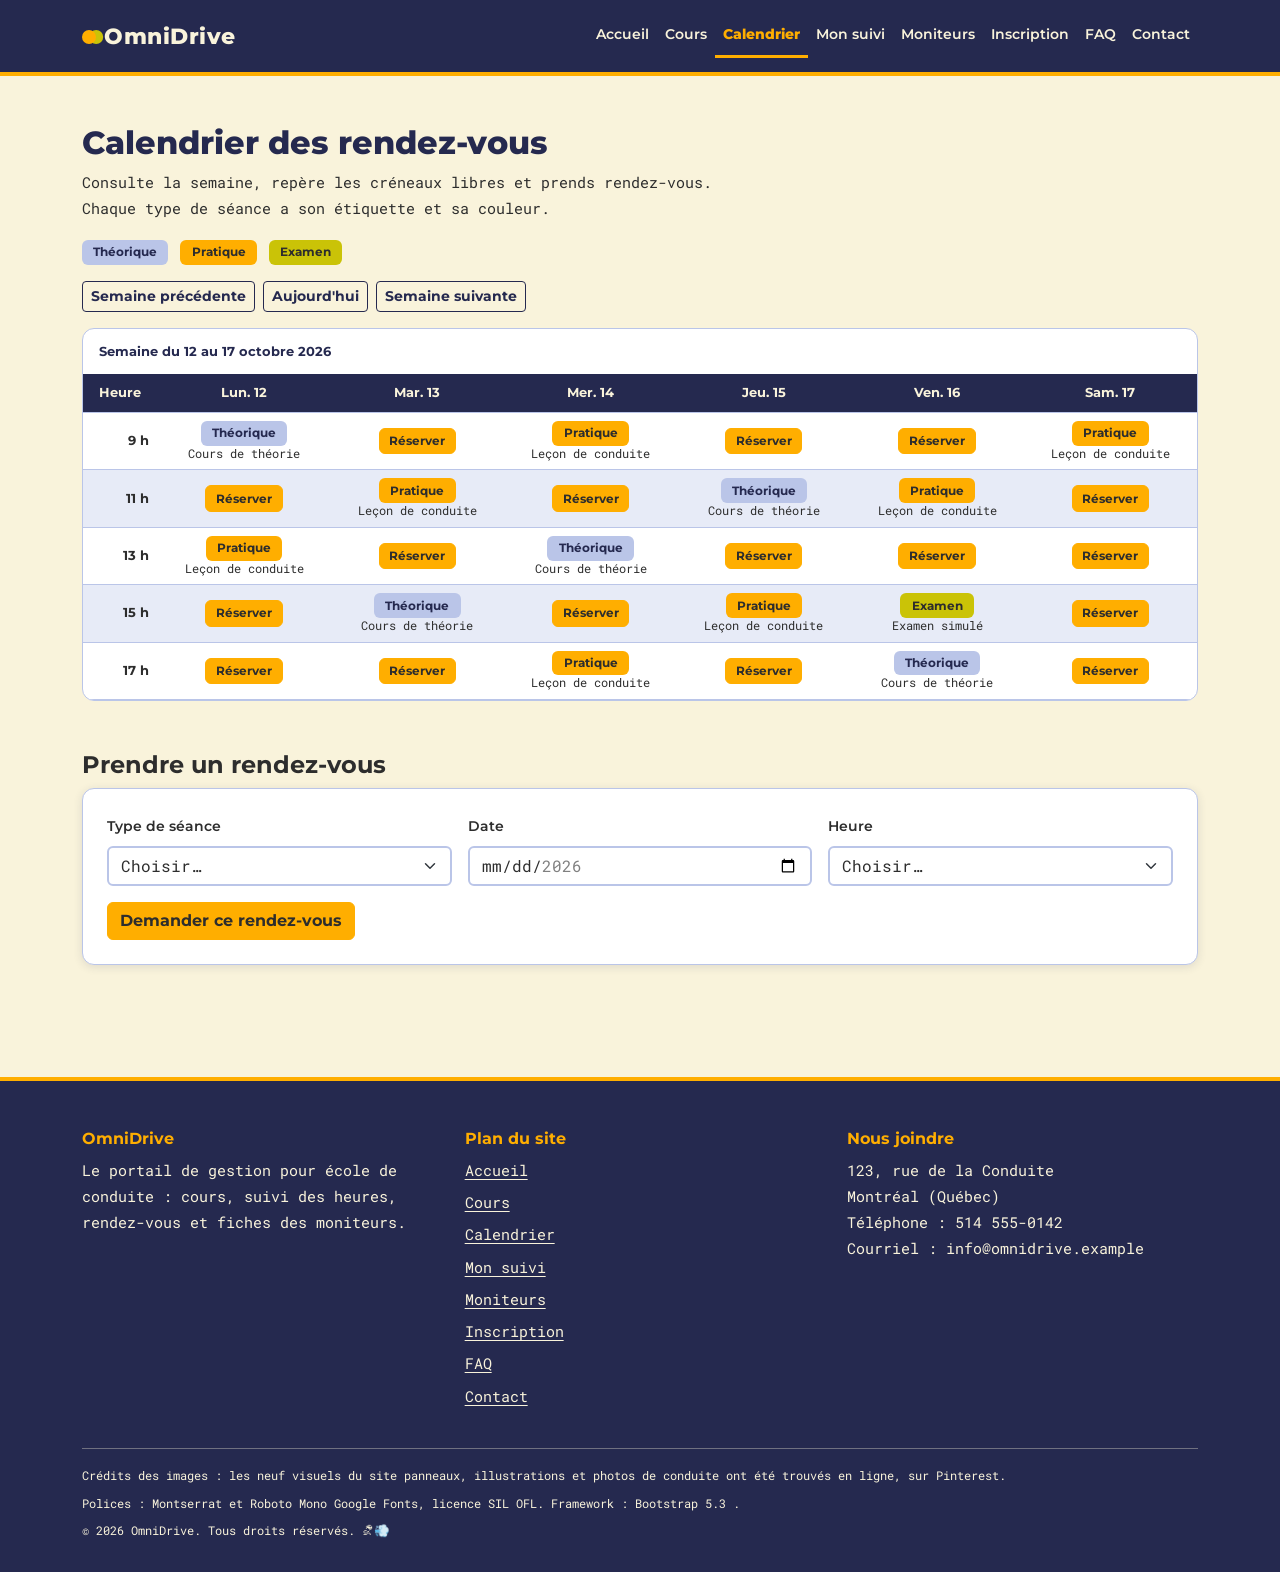
==== calendrier.html @ ca64cf56 "fix: bootstrap carrousel" ====
<!DOCTYPE html>
<html lang="fr">
<head>
    <meta charset="UTF-8">
    <meta name="viewport" content="width=device-width, initial-scale=1">
    <title>Calendrier  OmniDrive</title>
    <meta name="description" content="Le calendrier hebdomadaire des cours et des leçons d'OmniDrive, avec les créneaux libres à réserver.">
    <link rel="icon" href="images/favicon.svg" type="image/svg+xml">
    <link rel="preconnect" href="https://fonts.googleapis.com">
    <link rel="preconnect" href="https://fonts.gstatic.com" crossorigin>
    <link rel="stylesheet" href="https://fonts.googleapis.com/css2?family=Montserrat:wght@600;700;800&amp;family=Roboto+Mono:wght@400;700&amp;display=swap">

    
    <link rel="stylesheet" href="vendor/bootstrap.min.css">
    
    <link rel="stylesheet" href="css/style.css">
</head>
<body>

<a class="lien-evitement" href="#contenu">Aller au contenu</a>

<header>
    <nav class="navbar navbar-expand-lg navbar-principale" aria-label="Navigation principale">
        <div class="container">
            <a class="navbar-brand" href="index.html"><span class="marque-pastille" aria-hidden="true"></span>OmniDrive</a>
            <button class="navbar-toggler" type="button" data-bs-toggle="collapse"
                    data-bs-target="#menu" aria-controls="menu"
                    aria-expanded="false" aria-label="Ouvrir le menu">
                <span class="navbar-toggler-icon"></span>
            </button>
            <div class="collapse navbar-collapse" id="menu">
                <ul class="navbar-nav ms-auto">
                    <li class="nav-item">
                        <a class="nav-link" href="index.html">Accueil</a>
                    </li>
                    <li class="nav-item">
                        <a class="nav-link" href="cours.html">Cours</a>
                    </li>
                    <li class="nav-item">
                        <a class="nav-link active" aria-current="page" href="calendrier.html">Calendrier</a>
                    </li>
                    <li class="nav-item">
                        <a class="nav-link" href="suivi.html">Mon suivi</a>
                    </li>
                    <li class="nav-item">
                        <a class="nav-link" href="moniteurs.html">Moniteurs</a>
                    </li>
                    <li class="nav-item">
                        <a class="nav-link" href="inscription.html">Inscription</a>
                    </li>
                    <li class="nav-item">
                        <a class="nav-link" href="faq.html">FAQ</a>
                    </li>
                    <li class="nav-item">
                        <a class="nav-link" href="contact.html">Contact</a>
                    </li>
                </ul>
            </div>
        </div>
    </nav>
</header>

<main id="contenu" class="container py-5">

    <h1>Calendrier des rendez-vous</h1>
    <p>Consulte la semaine, repère les créneaux libres et prends rendez-vous. Chaque type de séance a son étiquette et sa couleur.</p>

    <h2 class="visually-hidden">Légende et navigation</h2>
    <ul class="legende-calendrier">
        <li><span class="badge badge-type badge-theorique">Théorique</span></li>
        <li><span class="badge badge-type badge-pratique">Pratique</span></li>
        <li><span class="badge badge-type badge-examen">Examen</span></li>
    </ul>

    
    <p class="d-flex flex-wrap gap-2">
        <button type="button" class="btn btn-contour btn-sm">Semaine précédente</button>
        <button type="button" class="btn btn-contour btn-sm">Aujourd'hui</button>
        <button type="button" class="btn btn-contour btn-sm">Semaine suivante</button>
    </p>

    
    <div class="table-responsive zone-tableau mb-5" tabindex="0" role="region" aria-label="Calendrier de la semaine (défilement horizontal possible sur téléphone)">
        <table class="table tableau-calendrier align-middle">
            <caption>Semaine du 12 au 17 octobre 2026</caption>
            <thead>
                <tr>
                    <th scope="col">Heure</th>
                    <th scope="col">Lun. 12</th><th scope="col">Mar. 13</th><th scope="col">Mer. 14</th><th scope="col">Jeu. 15</th><th scope="col">Ven. 16</th><th scope="col">Sam. 17</th>
                </tr>
            </thead>
            <tbody>
                    <tr>
                        <th scope="row">9 h</th>
                        <td>
                            <span class="badge badge-type badge-theorique">Théorique</span>
                            <span class="creneau-pris">Cours de théorie</span></td>
                        <td>
                            <button type="button" class="btn btn-primary" aria-label="Réserver le mardi 13 octobre à 9 h">Réserver</button>
                        </td>
                        <td>
                            <span class="badge badge-type badge-pratique">Pratique</span>
                            <span class="creneau-pris">Leçon de conduite</span>
                        </td>
                        <td>
                            <button type="button" class="btn btn-primary" aria-label="Réserver le jeudi 15 octobre à 9 h">Réserver</button>
                        </td>
                        <td>
                            <button type="button" class="btn btn-primary" aria-label="Réserver le vendredi 16 octobre à 9 h">Réserver</button>
                        </td>
                        <td>
                            <span class="badge badge-type badge-pratique">Pratique</span>
                            <span class="creneau-pris">Leçon de conduite</span></td>
                    </tr>
                    <tr>
                        <th scope="row">11 h</th>
                        <td>
                            <button type="button" class="btn btn-primary" aria-label="Réserver le lundi 12 octobre à 11 h">Réserver</button>
                        </td>
                        <td>
                            <span class="badge badge-type badge-pratique">Pratique</span><span class="creneau-pris">Leçon de conduite</span>
                        </td>
                        <td>
                            <button type="button" class="btn btn-primary" aria-label="Réserver le mercredi 14 octobre à 11 h">Réserver</button>
                        </td>
                        <td>
                            <span class="badge badge-type badge-theorique">Théorique</span>
                            <span class="creneau-pris">Cours de théorie</span>
                        </td>
                        <td>
                            <span class="badge badge-type badge-pratique">Pratique</span>
                            <span class="creneau-pris">Leçon de conduite</span>
                        </td>
                        <td>
                            <button type="button" class="btn btn-primary" aria-label="Réserver le samedi 17 octobre à 11 h">Réserver</button>
                        </td>
                    </tr>
                    <tr>
                        <th scope="row">13 h</th>
                        <td>
                            <span class="badge badge-type badge-pratique">Pratique</span>
                            <span class="creneau-pris">Leçon de conduite</span>
                        </td>
                        <td>
                            <button type="button" class="btn btn-primary" aria-label="Réserver le mardi 13 octobre à 13 h">Réserver</button>
                        </td>
                        <td>
                            <span class="badge badge-type badge-theorique">Théorique</span>
                            <span class="creneau-pris">Cours de théorie</span>
                        </td>
                        <td>
                            <button type="button" class="btn btn-primary" aria-label="Réserver le jeudi 15 octobre à 13 h">Réserver</button>
                        </td>
                        <td>
                            <button type="button" class="btn btn-primary" aria-label="Réserver le vendredi 16 octobre à 13 h">Réserver</button>
                        </td>
                        <td>
                            <button type="button" class="btn btn-primary" aria-label="Réserver le samedi 17 octobre à 13 h">Réserver</button>
                        </td>
                    </tr>
                    <tr>
                        <th scope="row">15 h</th>
                        <td>
                            <button type="button" class="btn btn-primary" aria-label="Réserver le lundi 12 octobre à 15 h">Réserver</button>
                        </td>
                        <td>
                            <span class="badge badge-type badge-theorique">Théorique</span>
                            <span class="creneau-pris">Cours de théorie</span>
                        </td>
                        <td>
                            <button type="button" class="btn btn-primary" aria-label="Réserver le mercredi 14 octobre à 15 h">Réserver</button>
                        </td>
                        <td>
                            <span class="badge badge-type badge-pratique">Pratique</span>
                            <span class="creneau-pris">Leçon de conduite</span>
                        </td>
                        <td>
                            <span class="badge badge-type badge-examen">Examen</span>
                            <span class="creneau-pris">Examen simulé</span>
                        </td>
                        <td>
                            <button type="button" class="btn btn-primary" aria-label="Réserver le samedi 17 octobre à 15 h">Réserver</button>
                        </td>
                    </tr>
                    <tr>
                        <th scope="row">17 h</th>
                        <td>
                            <button type="button" class="btn btn-primary" aria-label="Réserver le lundi 12 octobre à 17 h">Réserver</button>
                        </td>
                        <td>
                            <button type="button" class="btn btn-primary" aria-label="Réserver le mardi 13 octobre à 17 h">Réserver</button>
                        </td>
                        <td>
                            <span class="badge badge-type badge-pratique">Pratique</span>
                            <span class="creneau-pris">Leçon de conduite</span>
                        </td>
                        <td>
                            <button type="button" class="btn btn-primary" aria-label="Réserver le jeudi 15 octobre à 17 h">Réserver</button>
                        </td>
                        <td>
                            <span class="badge badge-type badge-theorique">Théorique</span>
                            <span class="creneau-pris">Cours de théorie</span>
                        </td>
                        <td>
                            <button type="button" class="btn btn-primary" aria-label="Réserver le samedi 17 octobre à 17 h">Réserver</button>
                        </td>
                    </tr>
            </tbody>
        </table>
    </div>

    <section aria-labelledby="titre-rdv">
        <h2 id="titre-rdv">Prendre un rendez-vous</h2>
        <form class="formulaire-rdv" action="merci.html" method="get">
            <div class="row g-3">
                <div class="col-12 col-md-4">
                    <label for="rdv-type" class="form-label">Type de séance</label>
                    <select id="rdv-type" name="type" class="form-select" required>
                        <option value="">Choisir…</option>
                        <option value="theorique">Cours théorique</option>
                        <option value="pratique">Leçon pratique</option>
                        <option value="examen">Examen</option>
                    </select>
                </div>
                <div class="col-12 col-md-4">
                    <label for="rdv-date" class="form-label">Date</label>
                    <input type="date" id="rdv-date" name="date" class="form-control" min="2026-10-12" max="2026-12-18" required>
                </div>
                <div class="col-12 col-md-4">
                    <label for="rdv-heure" class="form-label">Heure</label>
                    <select id="rdv-heure" name="heure" class="form-select" required>
                        <option value="">Choisir…</option>
                        <option value="9">9 h</option>
                        <option value="11">11 h</option>
                        <option value="13">13 h</option>
                        <option value="15">15 h</option>
                        <option value="17">17 h</option>
                    </select>
                </div>
            </div>
            <button type="submit" class="btn btn-primary mt-3">Demander ce rendez-vous</button>
        </form>
    </section>

</main>

<footer class="pied-de-page">
    <div class="container">
        <div class="pied-colonnes">
            <div>
                <h2>OmniDrive</h2>
                <p>Le portail de gestion pour école de conduite : cours, suivi des heures, rendez-vous et fiches des moniteurs.</p>
            </div>
            <div>
                <h2>Plan du site</h2>
                <ul>
                    <li><a href="index.html">Accueil</a></li>
                    <li><a href="cours.html">Cours</a></li>
                    <li><a href="calendrier.html">Calendrier</a></li>
                    <li><a href="suivi.html">Mon suivi</a></li>
                    <li><a href="moniteurs.html">Moniteurs</a></li>
                    <li><a href="inscription.html">Inscription</a></li>
                    <li><a href="faq.html">FAQ</a></li>
                    <li><a href="contact.html">Contact</a></li>
                </ul>
            </div>
            <div>
                <h2>Nous joindre</h2>
                <p>123, rue de la Conduite<br>Montréal (Québec)<br>Téléphone : 514 555-0142<br>Courriel : info@omnidrive.example</p>
            </div>
        </div>
        <div class="pied-credits">
            <p>Crédits des images : les neuf visuels du site panneaux, illustrations et photos de conduite ont été trouvés en ligne, sur Pinterest. </p>
            <p>Polices : Montserrat et Roboto Mono Google Fonts, licence SIL OFL. Framework : Bootstrap 5.3 .</p>
            <p>© 2026 OmniDrive. Tous droits réservés. ⛐💨</p>
        </div>
    </div>
</footer>

<script src="vendor/bootstrap.bundle.min.js"></script>
</body>
</html>
---- css/style.css ----
/* ====================
   1. VARIABLES ET BASE */


:root {
    /* Palette de la charte */
    --couleur-ambre: #ffae00;
    --couleur-ambre-fonce: #e09a00;
    --couleur-olive: #cac307;
    --couleur-lavande: #bac5e8;
    --couleur-creme: #f9f3db;
    --couleur-nuit: #25294f;
    --couleur-erreur: #b3261e;

    
    --fond: var(--couleur-creme);
    --surface: #ffffff;
    --texte: #2d2d2d;
    --texte-doux: #4d4a40;
    --lien: var(--couleur-nuit);
    --bordure: var(--couleur-lavande);
    --bandeau: var(--couleur-lavande);
    --bandeau-texte: var(--couleur-nuit);
    --entete-fond: var(--couleur-nuit);
    --entete-texte: var(--couleur-creme);
    --focus: var(--couleur-nuit);

    /* Polices de la charte */
    --police-titres: "Montserrat", "Segoe UI", Arial, sans-serif;
    --police-texte: "Roboto Mono", "Consolas", "Courier New", monospace;

    
    --rayon: 0.75rem;
    --ombre: 0 2px 10px rgba(37, 41, 79, 0.12);
    --ombre-forte: 0 10px 24px rgba(37, 41, 79, 0.22);
    color-scheme: light dark;
}

/* [T2]  une police pour les titres, une pour le texte */
body {
    font-family: var(--police-texte);
    font-size: 0.95rem;
    line-height: 1.7;
    color: var(--texte);
    background-color: var(--fond);
}

h1, h2, h3, h4,
.navbar-brand,
.nav-link,
.btn {
    font-family: var(--police-titres);
}

h1 {
    font-size: 2rem;
    font-weight: 800;
    line-height: 1.2;
    color: var(--lien);
}

h2 {
    font-size: 1.5rem;
    font-weight: 700;
    line-height: 1.3;
}

h3 {
    font-size: 1.15rem;
    font-weight: 700;
    line-height: 1.35;
}

p, li {
    max-width: 75ch;
}

.texte-doux {
    color: var(--texte-doux);
}

a {
    color: var(--lien);
    text-underline-offset: 0.2em;
}

a:hover {
    color: var(--lien);
    text-decoration-thickness: 2px;
}

.titre-section {
    margin-bottom: 1.5rem;
}

.section-bandeau {
    background-color: var(--bandeau);
    color: var(--bandeau-texte);
}

.section-bandeau h2,
.section-bandeau h3 {
    color: var(--bandeau-texte);
}


/* =========================
   2. ACCESSIBILITE ET FOCUS*/


:focus-visible {
    outline: 3px solid var(--focus);
    outline-offset: 3px;
}

.lien-evitement {
    position: absolute;
    left: 1rem;
    top: -4rem;
    z-index: 2000;
    padding: 0.5rem 1rem;
    background-color: var(--couleur-ambre);
    color: #2d2d2d;
    font-family: var(--police-titres);
    font-weight: 700;
    border-radius: 0 0 var(--rayon) var(--rayon);
}

.lien-evitement:focus-visible {
    top: 0;
}


/* ========================
   3. EN-TETE ET NAVIGATION */


.navbar-principale {
    --bs-navbar-padding-y: 0.75rem;
    --bs-navbar-color: var(--entete-texte);
    --bs-navbar-hover-color: var(--couleur-ambre);
    --bs-navbar-active-color: var(--couleur-ambre);
    --bs-navbar-brand-color: var(--entete-texte);
    --bs-navbar-brand-hover-color: var(--couleur-ambre);
    --bs-navbar-toggler-border-color: var(--couleur-creme);
    background-color: var(--entete-fond);
    border-bottom: 4px solid var(--couleur-ambre);
}

.navbar-principale .navbar-brand {
    font-weight: 800;
    font-size: 1.4rem;
    letter-spacing: 0.02em;
}

.navbar-principale .navbar-toggler-icon {
    filter: invert(1);
}

.marque-pastille {
    display: inline-block;
    width: 0.9rem;
    height: 0.9rem;
    margin-right: 0.5rem;
    border-radius: 50%;
    background-color: var(--couleur-ambre);
    box-shadow: 0.45rem 0 0 var(--couleur-olive);
}

.navbar-principale .nav-link {
    font-size: 0.9rem;
    font-weight: 600;
    padding: 0.5rem 0.75rem;
    border-bottom: 3px solid transparent;
    transition: color 0.2s ease, border-color 0.2s ease;
}

.navbar-principale .nav-link:hover,
.navbar-principale .nav-link:focus-visible {
    border-bottom-color: var(--couleur-lavande);
}

.navbar-principale .nav-link.active {
    border-bottom-color: var(--couleur-ambre);
    font-weight: 800;
}

.navbar-principale :focus-visible {
    outline-color: var(--couleur-ambre);
}


/* ==========
   4. BOUTONS */

/* [T9] les boutons primaires : variables du
   composant .btn-primary  avec les couleurs de la charte. */
.btn-primary {
    --bs-btn-color: #2d2d2d;
    --bs-btn-bg: var(--couleur-ambre);
    --bs-btn-border-color: var(--couleur-ambre);
    --bs-btn-hover-color: #2d2d2d;
    --bs-btn-hover-bg: var(--couleur-ambre-fonce);
    --bs-btn-hover-border-color: var(--couleur-ambre-fonce);
    --bs-btn-active-color: #2d2d2d;
    --bs-btn-active-bg: var(--couleur-ambre-fonce);
    --bs-btn-active-border-color: var(--couleur-ambre-fonce);
    --bs-btn-disabled-color: #2d2d2d;
    --bs-btn-disabled-bg: var(--couleur-ambre);
    --bs-btn-disabled-border-color: var(--couleur-ambre);
    --bs-btn-focus-shadow-rgb: 255, 174, 0;
    font-weight: 700;
}

.btn-contour {
    --bs-btn-color: var(--lien);
    --bs-btn-bg: transparent;
    --bs-btn-border-color: var(--lien);
    --bs-btn-hover-color: var(--fond);
    --bs-btn-hover-bg: var(--lien);
    --bs-btn-hover-border-color: var(--lien);
    --bs-btn-active-color: var(--fond);
    --bs-btn-active-bg: var(--lien);
    --bs-btn-active-border-color: var(--lien);
    --bs-btn-focus-shadow-rgb: 37, 41, 79;
    font-weight: 700;
}

/* [T8] ETATS ET TRANSITIONS  */
.btn {
    transition: transform 0.2s ease, box-shadow 0.2s ease,
                background-color 0.2s ease, color 0.2s ease;
}

.btn:hover,
.btn:focus-visible {
    transform: translateY(-2px);
    box-shadow: var(--ombre);
}


/* ====================================
   5. ACCUEIL : BANDEAU ET STATISTIQUES */

.bandeau-accueil {
    padding-top: 3rem;
    padding-bottom: 3rem;
}

.bandeau-accueil .accroche {
    font-size: 1.05rem;
}

.carrousel-accueil {
    border: 3px solid var(--couleur-ambre);
    border-radius: var(--rayon);
    overflow: hidden;
    background-color: #ffffff;
    box-shadow: var(--ombre-forte);
}

.carrousel-accueil .carousel-item img {
    height: 20rem;
    object-fit: contain;
}

.statistiques {
    display: grid;
    grid-template-columns: repeat(3, 1fr);
    gap: 1.5rem;
    margin: 0;
    padding: 0;
    list-style: none;
}

.statistiques li {
    padding: 1.5rem;
    text-align: center;
    background-color: var(--surface);
    color: var(--texte);
    border-radius: var(--rayon);
    border-top: 6px solid var(--couleur-ambre);
    box-shadow: var(--ombre);
}

.statistique-valeur {
    display: block;
    font-family: var(--police-titres);
    font-size: 2.4rem;
    font-weight: 800;
    line-height: 1.1;
    color: var(--lien);
}

.note-fictive {
    margin-top: 1rem;
    font-size: 0.8rem;
}

.etapes-accueil {
    padding-left: 1.25rem;
}

.etapes-accueil li {
    margin-bottom: 0.75rem;
}


/* ============
   CATALOGUE  OUTILS ET CARTES
    */

/* [T5] FLEXBOX ecrit par moi la barre d'outils du catalogue
   recherche, tri, filtres */
.barre-outils {
    display: flex;
    flex-wrap: wrap;
    justify-content: space-between;
    align-items: flex-end;
    gap: 1rem;
    padding: 1.25rem;
    margin-bottom: 1.5rem;
    background-color: var(--surface);
    border: 1px solid var(--bordure);
    border-radius: var(--rayon);
}

.barre-outils .groupe-outil {
    flex: 1 1 14rem;
}

.groupe-filtres {
    display: flex;
    flex-wrap: wrap;
    gap: 0.5rem;
}

.compteur-cours {
    font-family: var(--police-titres);
    font-weight: 700;
    margin-bottom: 1rem;
}

/* [T4] MODELE DE BOITE  la carte de cours */
.carte-cours {
    --bs-card-bg: var(--surface);
    --bs-card-color: var(--texte);
    --bs-card-border-color: var(--bordure);
    --bs-card-border-radius: var(--rayon);
    --bs-card-inner-border-radius: calc(var(--rayon) - 1px);
    padding: 0.5rem;
    border-width: 2px;
    box-shadow: var(--ombre);
}

.carte-cours .card-img-top {
    height: 11rem;
    object-fit: cover;
    border-radius: calc(var(--rayon) - 0.25rem);
}

.carte-cours .card-body {
    padding: 1rem 0.5rem 0.5rem;
}

.carte-cours .card-title {
    margin-bottom: 0.75rem;
}

.carte-cours .infos-cours {
    margin: 0 0 1rem;
    padding: 0;
    list-style: none;
    font-size: 0.85rem;
}

.carte-cours .infos-cours li {
    margin-bottom: 0.25rem;
}

/* [T8] ETATS ET TRANSITIONS */
.carte-cours {
    transition: transform 0.2s ease, box-shadow 0.2s ease,
                border-color 0.2s ease;
}

.carte-cours:hover,
.carte-cours:focus-within {
    transform: translateY(-4px);
    border-color: var(--couleur-ambre);
    box-shadow: var(--ombre-forte);
}

.img-illustration {
    object-fit: contain;
    background-color: #ffffff;
}

.img-haut {
    object-position: center top;
}

.fiche-a-venir {
    font-size: 0.85rem;
    font-style: italic;
    color: var(--texte-doux);
}


.badge-type {
    padding: 0.4rem 0.7rem;
    font-family: var(--police-titres);
    font-size: 0.75rem;
    font-weight: 700;
    color: #2d2d2d;
}

.badge-theorique {
    background-color: var(--couleur-lavande);
    color: var(--couleur-nuit);
}

.badge-pratique {
    background-color: var(--couleur-ambre);
}

.badge-examen {
    background-color: var(--couleur-olive);
}


/* ==================
   7. FICHES DE COURS */

/* [T9]  le fil d'Ariane */
.breadcrumb {
    --bs-breadcrumb-divider-color: var(--texte-doux);
    --bs-breadcrumb-item-active-color: var(--texte);
    --bs-breadcrumb-font-size: 0.85rem;
    font-family: var(--police-titres);
}

.fiche-image {
    width: 100%;
    border: 3px solid var(--couleur-ambre);
    border-radius: var(--rayon);
    box-shadow: var(--ombre);
}

.fiche-resume {
    margin: 0 0 1.5rem;
    padding: 1.25rem 1.5rem;
    background-color: var(--surface);
    border-left: 6px solid var(--couleur-ambre);
    border-radius: var(--rayon);
    box-shadow: var(--ombre);
}

.fiche-resume dt {
    font-family: var(--police-titres);
    font-size: 0.8rem;
    text-transform: uppercase;
    letter-spacing: 0.04em;
    color: var(--texte-doux);
}

.fiche-resume dd {
    margin-bottom: 0.75rem;
    font-weight: 700;
}

.fiche-resume dd:last-child {
    margin-bottom: 0;
}


/* =============
   8. CALENDRIER
 */

.legende-calendrier {
    display: flex;
    flex-wrap: wrap;
    align-items: center;
    gap: 0.75rem;
    margin: 0 0 1rem;
    padding: 0;
    list-style: none;
}

.zone-tableau {
    border: 1px solid var(--bordure);
    border-radius: var(--rayon);
    background-color: var(--surface);
}

/* [T10] TABLEAU STYLE -  */
.tableau-calendrier {
    --bs-table-bg: transparent;
    --bs-table-color: var(--texte);
    --bs-table-border-color: var(--bordure);
    margin-bottom: 0;
    font-size: 0.8rem;
    text-align: center;
}

.tableau-calendrier caption {
    padding: 0.75rem 1rem;
    font-family: var(--police-titres);
    font-weight: 700;
    color: var(--lien);
    caption-side: top;
    text-align: left;
}

.tableau-calendrier thead th {
    background-color: var(--couleur-nuit);
    color: var(--couleur-creme);
    font-family: var(--police-titres);
    white-space: nowrap;
}

/* [T3] SELECTEUR STRUCTUREL */
.tableau-calendrier tbody tr:nth-child(even) {
    background-color: rgba(186, 197, 232, 0.35);
}

.tableau-calendrier tbody th {
    text-align: right;
    white-space: nowrap;
    font-family: var(--police-titres);
}

.tableau-calendrier td {
    min-width: 7.5rem;
    vertical-align: middle;
}

.tableau-calendrier .btn {
    --bs-btn-padding-y: 0.2rem;
    --bs-btn-padding-x: 0.6rem;
    --bs-btn-font-size: 0.75rem;
}

.creneau-pris {
    display: block;
    font-size: 0.75rem;
    line-height: 1.3;
}

.formulaire-rdv {
    padding: 1.5rem;
    background-color: var(--surface);
    border: 1px solid var(--bordure);
    border-radius: var(--rayon);
    box-shadow: var(--ombre);
}


/* ========
   9. SUIVI */

.pourcentage-global {
    font-family: var(--police-titres);
    font-size: 3.2rem;
    font-weight: 800;
    line-height: 1;
    color: var(--lien);
}

/* [T9] barres de progression. La largeur.. */
.progress {
    --bs-progress-height: 1.5rem;
    --bs-progress-bg: var(--couleur-lavande);
    --bs-progress-bar-bg: var(--couleur-nuit);
    --bs-progress-bar-color: var(--couleur-creme);
    --bs-progress-border-radius: 2rem;
}

.barre-theorie { width: 66%; }
.barre-pratique { width: 27%; }
.barre-examens { width: 0; }

.encart-info {
    padding: 1rem 1.25rem;
    background-color: var(--surface);
    border-left: 6px solid var(--couleur-olive);
    border-radius: var(--rayon);
    box-shadow: var(--ombre);
}

.tableau-suivi {
    --bs-table-bg: var(--surface);
    --bs-table-color: var(--texte);
    --bs-table-border-color: var(--bordure);
    --bs-table-striped-bg: rgba(186, 197, 232, 0.35);
    --bs-table-striped-color: var(--texte);
    --bs-table-hover-bg: rgba(255, 174, 0, 0.25);
    --bs-table-hover-color: var(--texte);
}

.tableau-suivi thead th {
    background-color: var(--couleur-nuit);
    color: var(--couleur-creme);
    font-family: var(--police-titres);
}

/* [T10] Les nombres sont alignes a droite */
.tableau-suivi .nombre {
    text-align: right;
    font-variant-numeric: tabular-nums;
}


/* =============
   10. MONITEURS */

.carte-moniteur {
    --bs-card-bg: var(--surface);
    --bs-card-color: var(--texte);
    --bs-card-border-color: var(--bordure);
    --bs-card-border-radius: var(--rayon);
    padding: 1.5rem;
    text-align: center;
    border-width: 2px;
    box-shadow: var(--ombre);
    transition: transform 0.2s ease, box-shadow 0.2s ease, border-color 0.2s ease;
}

.carte-moniteur:hover,
.carte-moniteur:focus-within {
    transform: translateY(-4px);
    border-color: var(--couleur-ambre);
    box-shadow: var(--ombre-forte);
}

.monogramme {
    display: flex;
    justify-content: center;
    align-items: center;
    width: 6rem;
    height: 6rem;
    margin: 0 auto 1rem;
    font-family: var(--police-titres);
    font-size: 1.8rem;
    font-weight: 800;
    color: var(--couleur-nuit);
    background-color: var(--couleur-lavande);
    border: 4px solid var(--couleur-ambre);
    border-radius: 50%;
}

.carte-moniteur .specialite {
    font-family: var(--police-titres);
    font-weight: 700;
    color: var(--lien);
}


/* ================
   11. FORMULAIRES */


.etapes {
    display: flex;
    flex-wrap: wrap;
    justify-content: space-between;
    gap: 1rem;
    margin: 0 0 1.5rem;
    padding: 0;
    list-style: none;
    counter-reset: etape;
}

/* [T3] SELECTEUR  */
.etapes li:first-child {
    font-weight: 700;
}

.etapes li {
    flex: 1 1 10rem;
    padding: 0.6rem 1rem;
    font-family: var(--police-titres);
    font-size: 0.85rem;
    background-color: var(--surface);
    border: 2px solid var(--bordure);
    border-radius: var(--rayon);
    counter-increment: etape;
}

.etapes li::before {
    content: "\00c9tape " counter(etape) " : ";
    font-weight: 700;
}

.formulaire-carte {
    padding: 1.5rem;
    background-color: var(--surface);
    border: 1px solid var(--bordure);
    border-radius: var(--rayon);
    box-shadow: var(--ombre);
}

.formulaire-carte legend {
    font-family: var(--police-titres);
    font-size: 1.05rem;
    font-weight: 700;
    color: var(--lien);
}

.obligatoire {
    font-size: 0.8rem;
    color: var(--texte-doux);
}

/* [T10] FORMULAIRE   */
.form-control,
.form-select {
    --bs-body-bg: var(--surface);
    --bs-body-color: var(--texte);
    background-color: var(--surface);
    color: var(--texte);
    border: 2px solid var(--bordure);
    transition: border-color 0.2s ease, box-shadow 0.2s ease;
}

.form-control:focus,
.form-select:focus {
    background-color: var(--surface);
    color: var(--texte);
    border-color: var(--couleur-nuit);
    box-shadow: 0 0 0 0.25rem rgba(255, 174, 0, 0.55);
}

.form-label,
.form-check-label {
    font-family: var(--police-titres);
    font-size: 0.85rem;
    font-weight: 600;
}

.form-check-input:checked {
    background-color: var(--couleur-nuit);
    border-color: var(--couleur-nuit);
}

.form-check-input:focus {
    border-color: var(--couleur-nuit);
    box-shadow: 0 0 0 0.25rem rgba(255, 174, 0, 0.55);
}

/* Champ invalide apres une tentative d'envoi : bordure ET icone textuelle
   fournie par le navigateur, pas seulement la couleur */
.form-control:user-invalid,
.form-select:user-invalid {
    border-color: var(--couleur-erreur);
}

.coordonnees {
    margin: 0;
}

.coordonnees dt {
    font-family: var(--police-titres);
    font-size: 0.8rem;
    text-transform: uppercase;
    letter-spacing: 0.04em;
    color: var(--texte-doux);
}

.coordonnees dd {
    margin-bottom: 0.75rem;
}

.carte-ratio {
    border: 3px solid var(--couleur-ambre);
    border-radius: var(--rayon);
    overflow: hidden;
    box-shadow: var(--ombre);
}


/* ========
   12. FAQ 
    */

/* [T9] PERSONNALISER BOOTSTRAP  */
.accordion {
    --bs-accordion-bg: var(--surface);
    --bs-accordion-color: var(--texte);
    --bs-accordion-border-color: var(--bordure);
    --bs-accordion-border-radius: var(--rayon);
    --bs-accordion-inner-border-radius: calc(var(--rayon) - 1px);
    --bs-accordion-btn-color: var(--texte);
    --bs-accordion-btn-bg: var(--surface);
    --bs-accordion-active-color: var(--couleur-nuit);
    --bs-accordion-active-bg: var(--couleur-ambre);
    --bs-accordion-btn-focus-box-shadow: 0 0 0 0.25rem rgba(255, 174, 0, 0.55);
}

.accordion-button {
    font-family: var(--police-titres);
    font-size: 1rem;
    font-weight: 700;
    transition: background-color 0.2s ease;
}

.accordion-button:hover {
    background-color: rgba(255, 174, 0, 0.3);
}

.accordion-button:not(.collapsed):hover {
    background-color: var(--couleur-ambre);
}


/* 
   13. PIED DE PAGE */

.pied-de-page {
    margin-top: 4rem;
    padding: 3rem 0 1.5rem;
    background-color: var(--entete-fond);
    color: var(--entete-texte);
    border-top: 4px solid var(--couleur-ambre);
}

.pied-de-page h2 {
    font-size: 1rem;
    color: var(--couleur-ambre);
}

/* [T3] liens du pied de page */
.pied-de-page a {
    color: var(--entete-texte);
    text-decoration: underline;
    transition: color 0.2s ease;
}

.pied-de-page a:hover,
.pied-de-page a:focus-visible {
    color: var(--couleur-ambre);
}

.pied-de-page :focus-visible {
    outline-color: var(--couleur-ambre);
}

/* [T6] GRID  */
.pied-colonnes {
    display: grid;
    grid-template-columns: repeat(3, 1fr);
    gap: 2rem;
}

.pied-colonnes ul {
    margin: 0;
    padding: 0;
    list-style: none;
}

.pied-colonnes li {
    margin-bottom: 0.4rem;
}

.pied-credits {
    margin-top: 2rem;
    padding-top: 1rem;
    font-size: 0.78rem;
    border-top: 1px solid rgba(249, 243, 219, 0.35);
}

.pied-credits p {
    max-width: none;
    margin-bottom: 0.4rem;
}


/* ===================================
   14. PAGES PARTICULIERES (404, MERCI)
   =================================== */

.page-message {
    max-width: 40rem;
    margin: 0 auto;
    padding: 2rem;
    text-align: center;
    background-color: var(--surface);
    border: 2px solid var(--bordure);
    border-radius: var(--rayon);
    box-shadow: var(--ombre-forte);
}

.page-message img {
    max-height: 14rem;
    width: auto;
    margin-bottom: 1rem;
}

.code-404 {
    font-family: var(--police-titres);
    font-size: 4rem;
    font-weight: 800;
    line-height: 1;
    color: var(--lien);
}


/* ==============
   15. RESPONSIVE
    */

@media (max-width: 767px) {
    .pied-colonnes {
        grid-template-columns: 1fr;
    }

    .statistiques {
        grid-template-columns: 1fr;
    }

    .barre-outils {
        flex-direction: column;
        align-items: stretch;
    }

    .carrousel-accueil .carousel-item img {
        height: 14rem;
    }

    h1 {
        font-size: 1.6rem;
    }

    .pourcentage-global {
        font-size: 2.6rem;
    }

    .btn {
        --bs-btn-padding-y: 0.65rem;
    }
}

@media (min-width: 768px) and (max-width: 991px) {
    .statistiques {
        grid-template-columns: repeat(3, 1fr);
        gap: 1rem;
    }

    .statistique-valeur {
        font-size: 1.8rem;
    }
}

@media print {
    header,
    .lien-evitement,
    .barre-outils,
    .carrousel-accueil,
    .btn,
    .pied-colonnes {
        display: none;
    }

    body {
        font-family: Georgia, "Times New Roman", serif;
        font-size: 11pt;
        line-height: 1.5;
        color: #000000;
        background: none;
    }

    h1, h2, h3 {
        color: #000000;
        break-after: avoid;
    }

    .pied-de-page,
    .section-bandeau {
        margin-top: 1rem;
        padding: 0.5rem 0;
        color: #000000;
        background: none;
        border: 0;
    }

    .pied-de-page a,
    a {
        color: #000000;
        text-decoration: underline;
    }

    main a[href]::after {
        content: " (" attr(href) ")";
        font-size: 9pt;
    }

    .carte-cours,
    .carte-moniteur,
    .fiche-resume,
    .statistiques li {
        box-shadow: none;
        border: 1px solid #000000;
        break-inside: avoid;
    }
}
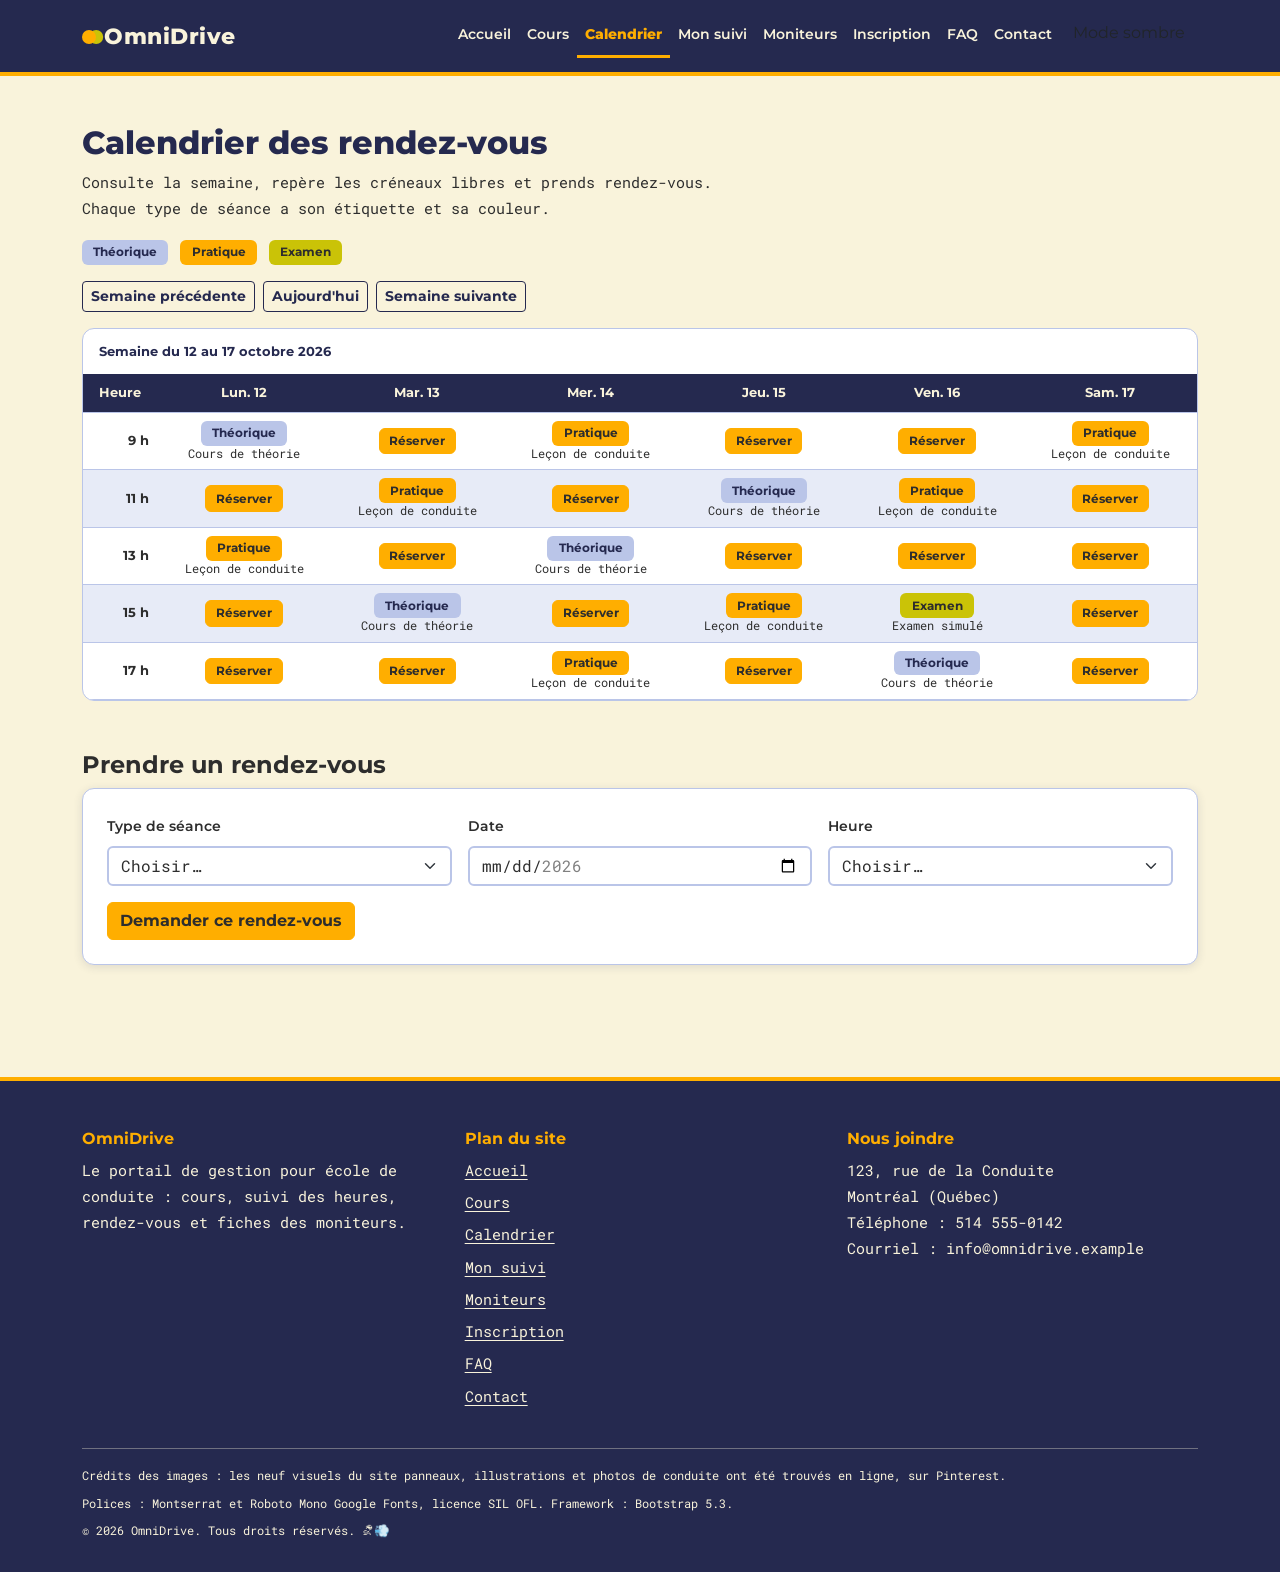
==== commit 7b8d64c9: "fix: ajout boutton de thème et les scripts pt2" ====
--- a/calendrier.html
+++ b/calendrier.html
@@ -3,7 +3,7 @@
 <head>
     <meta charset="UTF-8">
     <meta name="viewport" content="width=device-width, initial-scale=1">
-    <title>Calendrier  OmniDrive</title>
+    <title>Calendrier OmniDrive</title>
     <meta name="description" content="Le calendrier hebdomadaire des cours et des leçons d'OmniDrive, avec les créneaux libres à réserver.">
     <link rel="icon" href="images/favicon.svg" type="image/svg+xml">
     <link rel="preconnect" href="https://fonts.googleapis.com">
@@ -14,6 +14,9 @@
     <link rel="stylesheet" href="vendor/bootstrap.min.css">
     
     <link rel="stylesheet" href="css/style.css">
+    
+    <script src="js/theme.js"></script>
+    <script src="js/script.js" defer></script>
 </head>
 <body>
 
@@ -54,6 +57,9 @@
                     <li class="nav-item">
                         <a class="nav-link" href="contact.html">Contact</a>
                     </li>
+                    <li class="nav-item">
+                        <button type="button" id="bouton-theme" class="btn bouton-theme" aria-label="Activer le mode sombre">Mode sombre</button>
+                    </li>
                 </ul>
             </div>
         </div>
@@ -94,7 +100,8 @@
                         <th scope="row">9 h</th>
                         <td>
                             <span class="badge badge-type badge-theorique">Théorique</span>
-                            <span class="creneau-pris">Cours de théorie</span></td>
+                            <span class="creneau-pris">Cours de théorie</span>
+                        </td>
                         <td>
                             <button type="button" class="btn btn-primary" aria-label="Réserver le mardi 13 octobre à 9 h">Réserver</button>
                         </td>
@@ -110,7 +117,8 @@
                         </td>
                         <td>
                             <span class="badge badge-type badge-pratique">Pratique</span>
-                            <span class="creneau-pris">Leçon de conduite</span></td>
+                            <span class="creneau-pris">Leçon de conduite</span>
+                        </td>
                     </tr>
                     <tr>
                         <th scope="row">11 h</th>
@@ -118,7 +126,8 @@
                             <button type="button" class="btn btn-primary" aria-label="Réserver le lundi 12 octobre à 11 h">Réserver</button>
                         </td>
                         <td>
-                            <span class="badge badge-type badge-pratique">Pratique</span><span class="creneau-pris">Leçon de conduite</span>
+                            <span class="badge badge-type badge-pratique">Pratique</span
+                            ><span class="creneau-pris">Leçon de conduite</span>
                         </td>
                         <td>
                             <button type="button" class="btn btn-primary" aria-label="Réserver le mercredi 14 octobre à 11 h">Réserver</button>
@@ -176,8 +185,7 @@
                         </td>
                         <td>
                             <span class="badge badge-type badge-examen">Examen</span>
-                            <span class="creneau-pris">Examen simulé</span>
-                        </td>
+                            <span class="creneau-pris">Examen simulé</span></td>
                         <td>
                             <button type="button" class="btn btn-primary" aria-label="Réserver le samedi 17 octobre à 15 h">Réserver</button>
                         </td>
@@ -190,8 +198,7 @@
                         <td>
                             <button type="button" class="btn btn-primary" aria-label="Réserver le mardi 13 octobre à 17 h">Réserver</button>
                         </td>
-                        <td>
-                            <span class="badge badge-type badge-pratique">Pratique</span>
+                        <td><span class="badge badge-type badge-pratique">Pratique</span>
                             <span class="creneau-pris">Leçon de conduite</span>
                         </td>
                         <td>
@@ -271,7 +278,7 @@
         </div>
         <div class="pied-credits">
             <p>Crédits des images : les neuf visuels du site panneaux, illustrations et photos de conduite ont été trouvés en ligne, sur Pinterest. </p>
-            <p>Polices : Montserrat et Roboto Mono Google Fonts, licence SIL OFL. Framework : Bootstrap 5.3 .</p>
+            <p>Polices : Montserrat et Roboto Mono Google Fonts, licence SIL OFL. Framework : Bootstrap 5.3.</p>
             <p>© 2026 OmniDrive. Tous droits réservés. ⛐💨</p>
         </div>
     </div>
